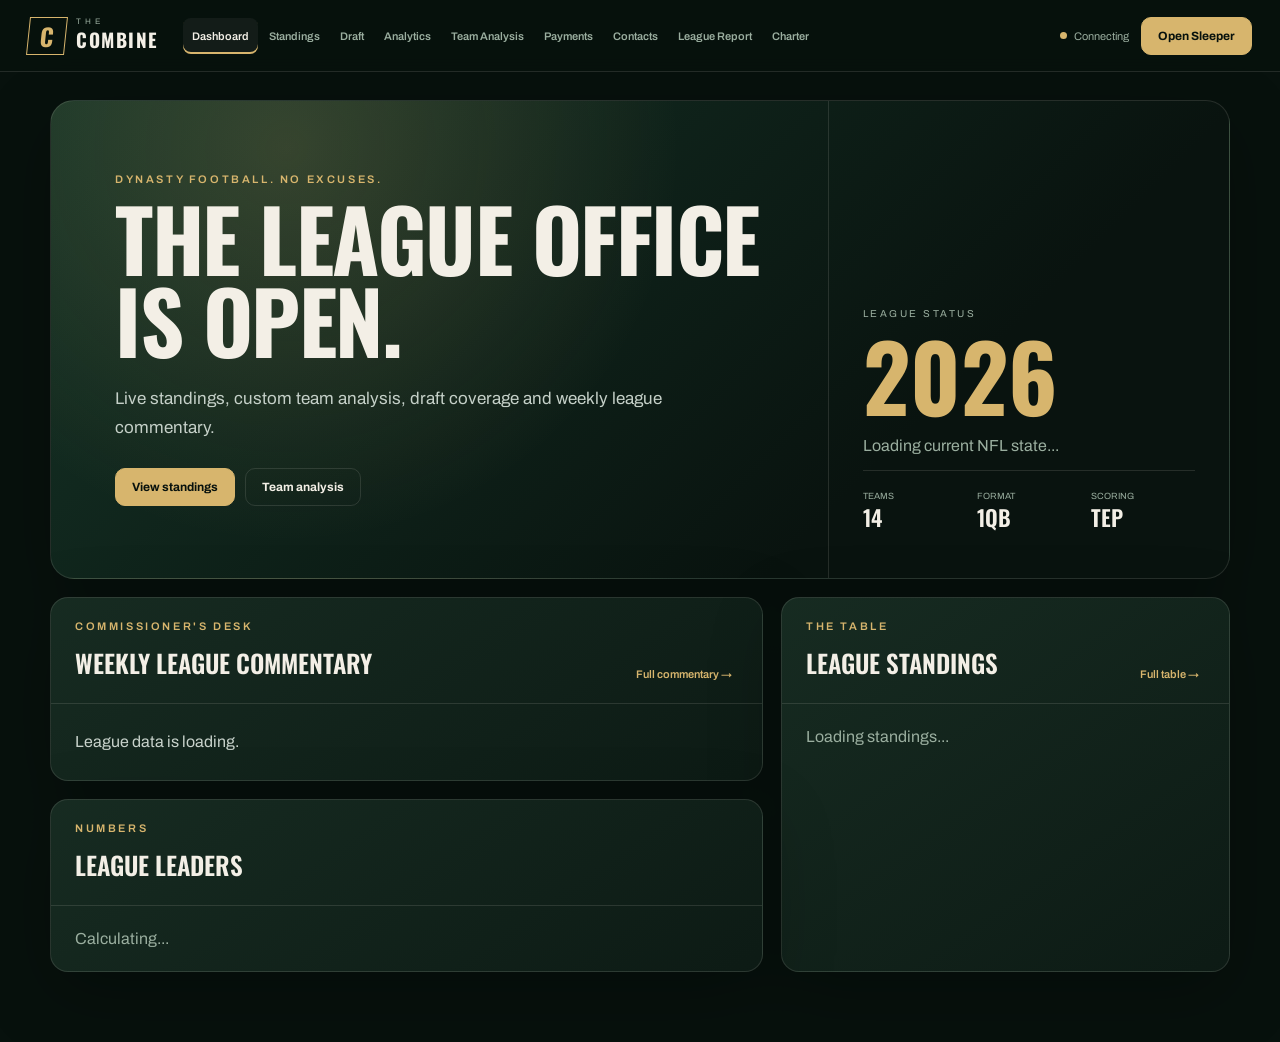
==== index.html @ 03a72469 "Load resilient Sleeper transport before application" ====
<!doctype html><html lang="en"><head><meta charset="utf-8"><meta name="viewport" content="width=device-width,initial-scale=1,viewport-fit=cover"><meta name="theme-color" content="#07110d"><meta name="description" content="The Combine dynasty fantasy football league hub."><title>The Combine | Dynasty League Hub</title><link rel="preconnect" href="https://fonts.googleapis.com"><link rel="preconnect" href="https://fonts.gstatic.com" crossorigin><link href="https://fonts.googleapis.com/css2?family=Archivo:wght@400;500;600;700&family=Oswald:wght@500;600;700&display=swap" rel="stylesheet"><link rel="stylesheet" href="styles.css"><link rel="stylesheet" href="charter.css"></head><body><div class="noise"></div><header class="topbar"><a class="brand" href="#dashboard"><span class="brand-mark">C</span><span><small>THE</small><strong>COMBINE</strong></span></a><nav class="desktop-nav" id="desktop-nav"></nav><div class="top-actions"><span class="live-status" id="live-status"><i></i><span>Connecting</span></span><a class="sleeper-button" id="sleeper-link" target="_blank" rel="noreferrer">Open Sleeper</a><button class="menu-button" id="menu-button">☰</button></div></header><aside class="mobile-menu" id="mobile-menu"></aside><main><section class="view active" id="view-dashboard"><div class="hero shell"><div class="hero-copy"><p class="eyebrow">DYNASTY FOOTBALL. NO EXCUSES.</p><h1>The league office is open.</h1><p class="hero-text">Live standings, custom team analysis, draft coverage and weekly league commentary.</p><div class="hero-actions"><button class="primary-button" data-jump="standings">View standings</button><button class="secondary-button" data-jump="autopsy">Team analysis</button></div></div><div class="hero-scoreboard"><span class="scoreboard-label">LEAGUE STATUS</span><strong id="season-label">2026</strong><p id="week-label">Loading current NFL state...</p><div class="scoreboard-rule"></div><div class="scoreboard-grid"><div><span>Teams</span><strong id="team-count">14</strong></div><div><span>Format</span><strong>1QB</strong></div><div><span>Scoring</span><strong>TEP</strong></div></div></div></div><div class="shell dashboard-grid"><section class="panel briefing-panel"><div class="panel-head"><div><p class="kicker">COMMISSIONER'S DESK</p><h2>Weekly league commentary</h2></div><button class="text-button" data-jump="report">Full commentary →</button></div><div id="briefing-copy" class="briefing-copy">League data is loading.</div></section><section class="panel standings-panel"><div class="panel-head"><div><p class="kicker">THE TABLE</p><h2>League standings</h2></div><button class="text-button" data-jump="standings">Full table →</button></div><div id="dashboard-standings" class="loading-block">Loading standings...</div></section><section class="panel leaders-panel"><div class="panel-head"><div><p class="kicker">NUMBERS</p><h2>League leaders</h2></div></div><div id="leader-cards" class="leader-cards loading-block">Calculating...</div></section></div></section><section class="view" id="view-standings"><div class="page-head shell"><p class="eyebrow">THE TABLE</p><h1>Standings</h1><p>Record, points and Max PF.</p></div><div class="shell"><div class="panel"><div id="standings-table" class="loading-block">Loading...</div></div></div></section><section class="view" id="view-contacts"><div class="page-head shell"><p class="eyebrow">OWNER DIRECTORY</p><h1>Contacts</h1><p>League contact information outside Sleeper.</p></div><div class="shell"><div class="toolbar"><input id="contact-search" class="control" placeholder="Search owner or team"><button id="refresh-contacts" class="secondary-button">Refresh</button></div><div id="contact-grid" class="contact-grid loading-block">Loading contacts...</div></div></section><section class="view" id="view-draft"><div class="page-head shell"><p class="eyebrow">DRAFT ROOM</p><h1>Draft board</h1><p>Completed selections, future capital and expert-style draft analysis.</p></div><div class="shell"><div class="subnav"><button class="subnav-btn active" data-drafttab="board">Draft board</button><button class="subnav-btn" data-drafttab="capital">Future picks</button><button class="subnav-btn" data-drafttab="recap">Draft analysis</button></div><div id="draft-board" class="panel loading-block">Loading draft...</div><div id="draft-capital" class="panel hidden"></div><article id="draft-recap" class="panel report-card hidden"><div id="draft-recap-copy" class="report-copy">Loading draft analysis...</div><button id="generate-draft-roast" class="primary-button">Refresh draft analysis</button></article></div></section><section class="view" id="view-analytics"><div class="page-head shell"><p class="eyebrow">DATA LAB</p><h1>Analytics</h1><p>2025 roster production now, 2026 live scoring in season.</p></div><div class="shell"><div id="analytics-summary" class="leader-cards"></div><div id="analytics-output" class="panel loading-block">Loading scoring data...</div></div></section><section class="view" id="view-report"><div class="page-head shell"><p class="eyebrow">THE COMBINE REPORT</p><h1>League intelligence</h1><p>A data-led recap generated from the live league.</p></div><div class="shell report-layout"><article class="panel report-card"><div class="report-meta"><span id="report-date"></span><span>LIVE LEAGUE DATA</span></div><div id="report-copy" class="report-copy loading-block">Building report...</div><button class="primary-button" id="refresh-report">Refresh report</button></article><aside class="panel report-side"><p class="kicker">TRACKED SIGNALS</p><h2>League intelligence</h2><ul><li>Standings and points</li><li>Weekly results</li><li>Player performance</li><li>Composite roster value</li><li>Draft capital</li></ul></aside></div></section><section class="view" id="view-charter"><div class="page-head shell"><p class="eyebrow">GOVERNING DOCUMENT</p><h1>League charter</h1><p>Search, save and link directly to every governing rule.</p></div><div class="shell charter-layout"><aside class="panel charter-nav" id="charter-nav"></aside><article class="panel charter-copy" id="charter-copy"></article></div></section></main><div class="toast" id="toast"></div><script src="charter-data.js?v=20260713e" defer></script><script src="sleeper-reliability.js?v=20260713e" defer></script><script src="app-v2.js?v=20260713e" defer></script><script src="expert-analysis.js?v=20260713e" defer></script><script src="charter-ui.js?v=20260713e" defer></script></body></html>
---- styles.css ----
:root{--ink:#07110d;--ink2:#0d1b15;--panel:#11231b;--panel2:#172c22;--cream:#f3efe6;--muted:#9aae9f;--line:rgba(243,239,230,.12);--gold:#d7b56d;--gold2:#f1d48f;--green:#62d394;--red:#ff746c;--shadow:0 22px 70px rgba(0,0,0,.28);--radius:18px;--display:'Oswald',sans-serif;--body:'Archivo',sans-serif}*{box-sizing:border-box}html{scroll-behavior:smooth}body{margin:0;background:var(--ink);color:var(--cream);font-family:var(--body);min-height:100vh}.noise{position:fixed;inset:0;pointer-events:none;opacity:.025;z-index:0}.topbar{height:72px;position:sticky;top:0;z-index:50;display:flex;align-items:center;gap:24px;padding:0 28px;background:rgba(7,17,13,.94);backdrop-filter:blur(18px);border-bottom:1px solid var(--line)}.brand{display:flex;align-items:center;gap:10px;color:var(--cream);text-decoration:none}.brand-mark{width:38px;height:38px;border:1px solid var(--gold);display:grid;place-items:center;font:700 24px var(--display);color:var(--gold);transform:skew(-6deg)}.brand small,.brand strong{display:block;line-height:.9}.brand small{font-size:8px;letter-spacing:4px;color:var(--muted)}.brand strong{font:700 19px var(--display);letter-spacing:1.5px}.desktop-nav{display:flex;gap:2px;flex:1;overflow:auto}.nav-link{border:0;background:none;color:var(--muted);font:600 11px var(--body);padding:12px 9px;cursor:pointer;border-radius:8px;white-space:nowrap}.nav-link:hover,.nav-link.active{color:var(--cream);background:rgba(255,255,255,.05)}.nav-link.active{box-shadow:inset 0 -2px var(--gold)}.top-actions{display:flex;align-items:center;gap:12px}.live-status{display:flex;align-items:center;gap:7px;color:var(--muted);font-size:11px;white-space:nowrap}.live-status i{width:7px;height:7px;border-radius:50%;background:var(--gold)}.live-status.live i{background:var(--green)}.live-status.error i{background:var(--red)}.sleeper-button,.primary-button,.secondary-button{display:inline-flex;align-items:center;justify-content:center;border-radius:10px;padding:11px 16px;font:700 12px var(--body);text-decoration:none;cursor:pointer}.sleeper-button,.primary-button{background:var(--gold);border:1px solid var(--gold);color:var(--ink)}.secondary-button{background:transparent;border:1px solid var(--line);color:var(--cream)}.menu-button{display:none;border:1px solid var(--line);background:transparent;color:var(--cream);border-radius:8px;width:40px;height:40px}.mobile-menu{display:none;position:fixed;z-index:45;top:72px;left:0;right:0;background:var(--ink2);padding:12px;border-bottom:1px solid var(--line)}main{position:relative;z-index:1}.view{display:none;padding-bottom:70px}.view.active{display:block}.shell{width:min(1180px,calc(100% - 36px));margin-inline:auto}.hero{margin-top:28px;min-height:470px;border:1px solid var(--line);border-radius:24px;overflow:hidden;display:grid;grid-template-columns:1.55fr .8fr;background:radial-gradient(circle at 20% 10%,rgba(215,181,109,.18),transparent 38%),linear-gradient(135deg,#153326,#09130f 72%);box-shadow:var(--shadow)}.hero-copy{padding:72px 64px;display:flex;flex-direction:column;justify-content:center}.eyebrow,.kicker{font:600 11px var(--body);letter-spacing:2.6px;color:var(--gold);margin:0 0 12px}.hero h1,.page-head h1{font:700 clamp(46px,7vw,86px)/.95 var(--display);letter-spacing:-1.5px;text-transform:uppercase;margin:0}.hero-text{font-size:17px;line-height:1.7;color:#c5d0c8;max-width:650px;margin:25px 0}.hero-actions,.toolbar,.subnav{display:flex;gap:10px;flex-wrap:wrap}.hero-scoreboard{border-left:1px solid var(--line);padding:45px 34px;display:flex;flex-direction:column;justify-content:flex-end}.scoreboard-label{font-size:10px;letter-spacing:2.5px;color:var(--muted)}.hero-scoreboard>strong{font:700 92px/1 var(--display);color:var(--gold);margin-top:10px}.hero-scoreboard>p{color:var(--muted)}.scoreboard-rule{height:1px;background:var(--line)}.scoreboard-grid{display:grid;grid-template-columns:repeat(3,1fr);gap:10px;margin-top:20px}.scoreboard-grid span,.scoreboard-grid strong{display:block}.scoreboard-grid span{font-size:9px;color:var(--muted);text-transform:uppercase}.scoreboard-grid strong{font:600 22px var(--display)}.dashboard-grid{display:grid;grid-template-columns:1.35fr .85fr;gap:18px;margin-top:18px}.panel{background:linear-gradient(145deg,rgba(23,44,34,.98),rgba(13,27,21,.98));border:1px solid var(--line);border-radius:var(--radius);box-shadow:var(--shadow);overflow:hidden}.panel-head{padding:22px 24px;border-bottom:1px solid var(--line);display:flex;justify-content:space-between;align-items:end;gap:15px}.panel h2{font:600 25px var(--display);text-transform:uppercase;margin:0}.standings-panel{grid-row:span 2}.text-button{border:0;background:none;color:var(--gold);font:600 11px var(--body);cursor:pointer}.table-wrap{overflow:auto}.league-table{width:100%;border-collapse:collapse;min-width:650px}.league-table th,.league-table td{padding:14px 15px;border-bottom:1px solid var(--line);text-align:right;font-size:12px}.league-table th{font-size:9px;letter-spacing:1.4px;color:var(--muted);text-transform:uppercase}.league-table th:first-child,.league-table td:first-child{text-align:left}.team-link{border:0;background:none;color:var(--cream);display:flex;align-items:center;gap:10px;text-align:left;cursor:pointer}.team-link strong,.team-link small{display:block}.team-link small{color:var(--muted)}.rank{color:var(--gold);font:600 16px var(--display)}.avatar{width:36px;height:36px;border-radius:9px;background:linear-gradient(135deg,var(--gold),#725b2d);display:grid;place-items:center;color:var(--ink);font:700 15px var(--display);flex:none}.feed{padding:8px 20px}.feed-item{display:grid;grid-template-columns:38px 1fr;gap:12px;padding:16px 2px;border-bottom:1px solid var(--line)}.feed-icon{width:38px;height:38px;border-radius:10px;background:rgba(215,181,109,.1);display:grid;place-items:center}.feed-item p{margin:4px 0 0;color:var(--muted);font-size:12px}.leader-cards{display:grid;grid-template-columns:repeat(3,1fr);gap:10px;padding:20px}.leader-card{padding:16px;background:rgba(255,255,255,.035);border:1px solid var(--line);border-radius:12px}.leader-card span{display:block;font-size:9px;color:var(--muted);text-transform:uppercase}.leader-card strong{display:block;font:600 18px var(--display);margin-top:8px}.leader-card small{color:var(--gold)}.briefing-copy{padding:24px;color:#c8d2cb;line-height:1.75}.page-head{padding:70px 0 30px}.page-head h1{font-size:clamp(48px,7vw,78px)}.page-head>p:last-child{color:var(--muted)}.team-grid,.rules-grid,.contact-grid{display:grid;grid-template-columns:repeat(3,1fr);gap:16px}.team-card{padding:22px;cursor:pointer}.team-card-top{display:flex;gap:14px;align-items:center}.team-card h3,.contact-card h3{font:600 21px var(--display);text-transform:uppercase;margin:0}.team-card p,.contact-card p{margin:4px 0;color:var(--muted);font-size:12px}.team-stats{display:grid;grid-template-columns:repeat(3,1fr);gap:8px;margin-top:20px}.team-stats div{background:rgba(255,255,255,.035);border-radius:10px;padding:11px}.team-stats span,.team-stats strong{display:block}.team-stats span{font-size:8px;color:var(--muted);text-transform:uppercase}.team-stats strong{font:600 18px var(--display)}.roster-mix{border-top:1px solid var(--line);padding-top:14px}.control{background:var(--panel2);border:1px solid var(--line);border-radius:10px;padding:11px 13px;color:var(--cream);font:500 12px var(--body);min-width:170px}.toolbar{margin-bottom:16px}.contact-card{padding:20px;display:grid;grid-template-columns:auto 1fr;gap:14px}.contact-actions{grid-column:1/-1;display:flex;flex-direction:column;gap:7px;border-top:1px solid var(--line);padding-top:14px}.contact-actions a{color:var(--gold);text-decoration:none}.contact-actions span{color:var(--muted);font-size:12px}.search-results{margin-bottom:16px;padding:10px}.search-results button{width:100%;display:flex;justify-content:space-between;background:none;border:0;border-bottom:1px solid var(--line);padding:12px;color:var(--cream);cursor:pointer}.search-results span{color:var(--muted)}.position-sections{display:grid;grid-template-columns:repeat(2,1fr);gap:16px}.player-list{padding:8px 20px}.player-row{display:flex;justify-content:space-between;padding:12px 0;border-bottom:1px solid var(--line)}.player-row span{color:var(--muted);font-size:12px}.subnav{margin-bottom:16px}.subnav-btn{border:1px solid var(--line);background:transparent;color:var(--muted);padding:10px 14px;border-radius:9px;cursor:pointer}.subnav-btn.active{color:var(--ink);background:var(--gold);border-color:var(--gold)}.hidden{display:none!important}.draft-board-grid{display:grid;grid-template-columns:repeat(4,1fr);gap:1px;background:var(--line)}.draft-pick{padding:14px;background:var(--panel)}.draft-pick span,.draft-pick strong,.draft-pick small{display:block}.draft-pick span{color:var(--gold);font-size:10px}.draft-pick small{color:var(--muted);margin-top:3px}.draft-grid{display:grid;grid-template-columns:120px repeat(3,minmax(150px,1fr));min-width:650px}.draft-grid>div{padding:14px;border-right:1px solid var(--line);border-bottom:1px solid var(--line)}.draft-head{font-size:9px;color:var(--gold);text-transform:uppercase;background:rgba(215,181,109,.06)}.pick-chip{display:inline-block;padding:5px 8px;border-radius:7px;background:rgba(255,255,255,.05);font-size:11px}.analytics-controls{padding:18px;display:flex;gap:12px;flex-wrap:wrap}.analytics-controls label{display:flex;flex-direction:column;gap:6px;color:var(--muted);font-size:10px;text-transform:uppercase}.report-layout{display:grid;grid-template-columns:1.4fr .6fr;gap:18px}.report-card{padding:30px}.report-meta{display:flex;justify-content:space-between;color:var(--muted);font-size:9px;border-bottom:1px solid var(--line);padding-bottom:14px}.report-copy{font-size:15px;line-height:1.85;color:#d5ddd7;margin:26px 0}.report-copy h2{font:600 27px var(--display);color:var(--cream);margin:28px 0 8px}.report-side{padding:26px;height:max-content}.report-side ul{padding-left:18px;color:var(--muted);line-height:2}.charter-layout{display:grid;grid-template-columns:260px 1fr;gap:18px}.charter-nav{height:max-content;position:sticky;top:90px;padding:14px}.charter-nav a{display:block;color:var(--muted);text-decoration:none;padding:10px;border-bottom:1px solid var(--line);font-size:12px}.charter-nav a:hover{color:var(--gold)}.charter-copy{padding:34px}.charter-copy section{padding:8px 0 24px;border-bottom:1px solid var(--line)}.charter-copy h2{font-size:28px}.charter-copy p,.charter-original div{color:#ced7d1;line-height:1.85}.charter-status{display:flex;justify-content:space-between;gap:15px;color:var(--muted);font-size:11px;border-bottom:1px solid var(--line);padding-bottom:18px}.charter-status strong{color:var(--gold)}.rule-card{padding:22px}.rule-card span{font-size:9px;color:var(--gold);text-transform:uppercase}.rule-card strong{display:block;font:600 25px var(--display);margin-top:9px}.rule-card p{color:var(--muted);font-size:12px}.loading-block{color:var(--muted);padding:24px}.error-state{padding:28px;color:var(--red)}.toast{position:fixed;left:50%;bottom:24px;transform:translate(-50%,80px);opacity:0;background:var(--cream);color:var(--ink);padding:11px 16px;border-radius:9px;font-size:12px;z-index:80;transition:.25s}.toast.show{opacity:1;transform:translate(-50%,0)}@media(max-width:1050px){.desktop-nav,.live-status{display:none}.top-actions{margin-left:auto}.menu-button{display:block}.mobile-menu.open{display:grid;grid-template-columns:repeat(2,1fr)}.hero{grid-template-columns:1fr}.hero-scoreboard{border-left:0;border-top:1px solid var(--line)}.dashboard-grid,.report-layout,.charter-layout{grid-template-columns:1fr}.standings-panel{grid-row:auto}.charter-nav{position:static}.team-grid,.rules-grid,.contact-grid{grid-template-columns:repeat(2,1fr)}.draft-board-grid{grid-template-columns:repeat(3,1fr)}}@media(max-width:650px){.shell{width:calc(100% - 22px)}.topbar{height:64px;padding:0 14px}.mobile-menu{top:64px}.sleeper-button{display:none}.hero{margin-top:12px;min-height:0;border-radius:18px}.hero-copy{padding:48px 24px}.hero h1{font-size:52px}.hero-scoreboard{padding:26px 24px}.hero-scoreboard>strong{font-size:65px}.dashboard-grid{gap:12px}.leader-cards,.team-grid,.rules-grid,.contact-grid,.position-sections{grid-template-columns:1fr}.page-head{padding:45px 0 22px}.page-head h1{font-size:50px}.draft-board-grid{grid-template-columns:1fr}.report-card,.charter-copy{padding:20px}.charter-status{flex-direction:column}.control{width:100%}}
---- charter.css ----
.charter-layout{display:grid;grid-template-columns:280px minmax(0,1fr);gap:18px;align-items:start}.charter-sidebar{position:sticky;top:90px;max-height:calc(100vh - 110px);overflow:auto}.charter-search-wrap{padding:18px;border-bottom:1px solid var(--line)}.charter-search-wrap label{display:block;font-size:9px;letter-spacing:1.5px;text-transform:uppercase;color:var(--gold);margin-bottom:8px}.charter-search-wrap .control{width:100%}.charter-search-wrap span{display:block;color:var(--muted);font-size:10px;margin-top:7px}.charter-toc{padding:10px}.charter-toc a{display:grid;grid-template-columns:28px 1fr;gap:8px;align-items:start;padding:10px 9px;border-radius:9px;color:var(--muted);text-decoration:none;font-size:11px;line-height:1.35}.charter-toc a:hover{background:rgba(255,255,255,.045);color:var(--cream)}.charter-toc a span{color:var(--gold);font:600 13px var(--display)}.charter-empty-small{padding:10px;color:var(--muted);font-size:11px}.charter-main{min-width:0}.charter-cover{padding:30px;margin-bottom:14px;background:radial-gradient(circle at 85% 0,rgba(215,181,109,.16),transparent 34%),linear-gradient(145deg,rgba(23,44,34,.98),rgba(13,27,21,.98))}.charter-cover h2{font:700 clamp(32px,5vw,58px)/1 var(--display);text-transform:uppercase;max-width:760px;margin:0}.charter-cover>p:not(.kicker){color:var(--muted);margin:12px 0 20px}.charter-cover-meta{display:grid;grid-template-columns:repeat(2,minmax(0,1fr));border:1px solid var(--line);border-radius:12px;overflow:hidden}.charter-cover-meta div{display:grid;grid-template-columns:120px 1fr;padding:10px 12px;border-bottom:1px solid var(--line);font-size:11px}.charter-cover-meta div:nth-child(odd){border-right:1px solid var(--line)}.charter-cover-meta div:nth-last-child(-n+2){border-bottom:0}.charter-cover-meta span{color:var(--gold);text-transform:uppercase;font-size:8px;letter-spacing:1px}.charter-cover-meta strong{font-weight:500}.charter-version{margin-top:14px;color:var(--muted);font-size:10px;letter-spacing:1px}.charter-tabs{display:flex;gap:7px;overflow:auto;padding:2px 0 12px;scrollbar-width:none}.charter-tabs::-webkit-scrollbar{display:none}.charter-tab{flex:0 0 auto;border:1px solid var(--line);background:rgba(255,255,255,.025);color:var(--muted);padding:9px 12px;border-radius:999px;font:600 10px var(--body);cursor:pointer}.charter-tab:hover,.charter-tab.active{border-color:var(--gold);color:var(--cream);background:rgba(215,181,109,.09)}.charter-tab span{display:inline-grid;place-items:center;min-width:18px;height:18px;border-radius:99px;background:var(--gold);color:var(--ink);margin-left:4px}.charter-section{scroll-margin-top:92px;background:linear-gradient(145deg,rgba(23,44,34,.98),rgba(13,27,21,.98));border:1px solid var(--line);border-radius:var(--radius);box-shadow:var(--shadow);padding:28px;margin-bottom:14px}.charter-section-head{display:flex;justify-content:space-between;gap:20px;align-items:flex-start;border-bottom:1px solid var(--line);padding-bottom:16px;margin-bottom:18px}.charter-section-head>div:first-child{display:flex;gap:14px;align-items:flex-start}.charter-number{width:38px;height:38px;border:1px solid var(--gold);color:var(--gold);display:grid;place-items:center;border-radius:10px;font:700 20px var(--display);flex:0 0 auto}.charter-section h2{font:600 clamp(27px,4vw,38px)/1.05 var(--display);text-transform:uppercase;margin:2px 0 0}.charter-section-actions{display:flex;gap:6px}.charter-copy-link,.charter-bookmark{border:1px solid var(--line);background:transparent;color:var(--muted);border-radius:8px;height:34px;padding:0 10px;cursor:pointer;font:600 10px var(--body)}.charter-copy-link:hover,.charter-bookmark:hover,.charter-bookmark.saved{border-color:var(--gold);color:var(--gold)}.charter-bookmark{font-size:18px;width:38px;padding:0}.charter-intro{color:#d5ddd7;font-size:14px;line-height:1.8;margin:0 0 22px}.charter-block{margin:23px 0}.charter-block h3{font:600 20px var(--display);color:var(--cream);margin:0 0 10px;padding-bottom:7px;border-bottom:1px solid rgba(215,181,109,.35)}.charter-block p,.charter-block li{color:#c8d2cb;font-size:13px;line-height:1.75}.charter-block ul{margin:0;padding-left:22px}.charter-block li{margin:5px 0}.charter-table-wrap{overflow:auto;border:1px solid var(--line);border-radius:10px}.charter-table{width:100%;border-collapse:collapse;min-width:560px}.charter-table th{background:#163326;color:var(--gold);text-align:left;text-transform:uppercase;letter-spacing:.7px;font-size:9px;padding:11px;border-right:1px solid rgba(255,255,255,.1)}.charter-table td{padding:11px;border-top:1px solid var(--line);border-right:1px solid var(--line);color:#d3dbd5;font-size:11px;vertical-align:top;line-height:1.5}.charter-table tbody tr:nth-child(even){background:rgba(255,255,255,.025)}.charter-callout{display:grid;grid-template-columns:115px 1fr;gap:12px;align-items:start;border-radius:10px;padding:13px 14px;margin:18px 0;font-size:12px;line-height:1.6}.charter-callout strong{text-transform:uppercase;letter-spacing:1px;font-size:9px}.charter-callout.vote{border:1px solid rgba(215,181,109,.65);background:rgba(215,181,109,.08)}.charter-callout.vote strong{color:var(--gold)}.charter-callout.note{border:1px solid rgba(98,211,148,.35);background:rgba(98,211,148,.06)}.charter-callout.note strong{color:var(--green)}.charter-view-link{border:1px solid var(--gold);background:rgba(215,181,109,.08);color:var(--gold);border-radius:9px;padding:11px 14px;cursor:pointer;font:600 11px var(--body)}.charter-view-link:hover{background:var(--gold);color:var(--ink)}.charter-empty{text-align:center;padding:55px 20px;border:1px solid var(--line);border-radius:var(--radius);color:var(--muted)}.charter-empty strong{display:block;color:var(--cream);font:600 25px var(--display);text-transform:uppercase}.charter-empty p{margin-bottom:0}mark{background:rgba(241,212,143,.9);color:#07110d;border-radius:2px;padding:0 2px}@media(max-width:900px){.charter-layout{grid-template-columns:1fr}.charter-sidebar{position:static;max-height:none}.charter-toc{display:flex;gap:5px;overflow:auto}.charter-toc a{flex:0 0 190px}.charter-cover-meta{grid-template-columns:1fr}.charter-cover-meta div{border-right:0!important;border-bottom:1px solid var(--line)!important}.charter-cover-meta div:last-child{border-bottom:0!important}}@media(max-width:640px){.charter-cover,.charter-section{padding:20px}.charter-cover-meta div{grid-template-columns:95px 1fr}.charter-section-head{gap:10px}.charter-section-head>div:first-child{gap:10px}.charter-number{width:32px;height:32px;font-size:17px}.charter-section h2{font-size:27px}.charter-copy-link{display:none}.charter-callout{grid-template-columns:1fr;gap:4px}.charter-table{min-width:500px}}
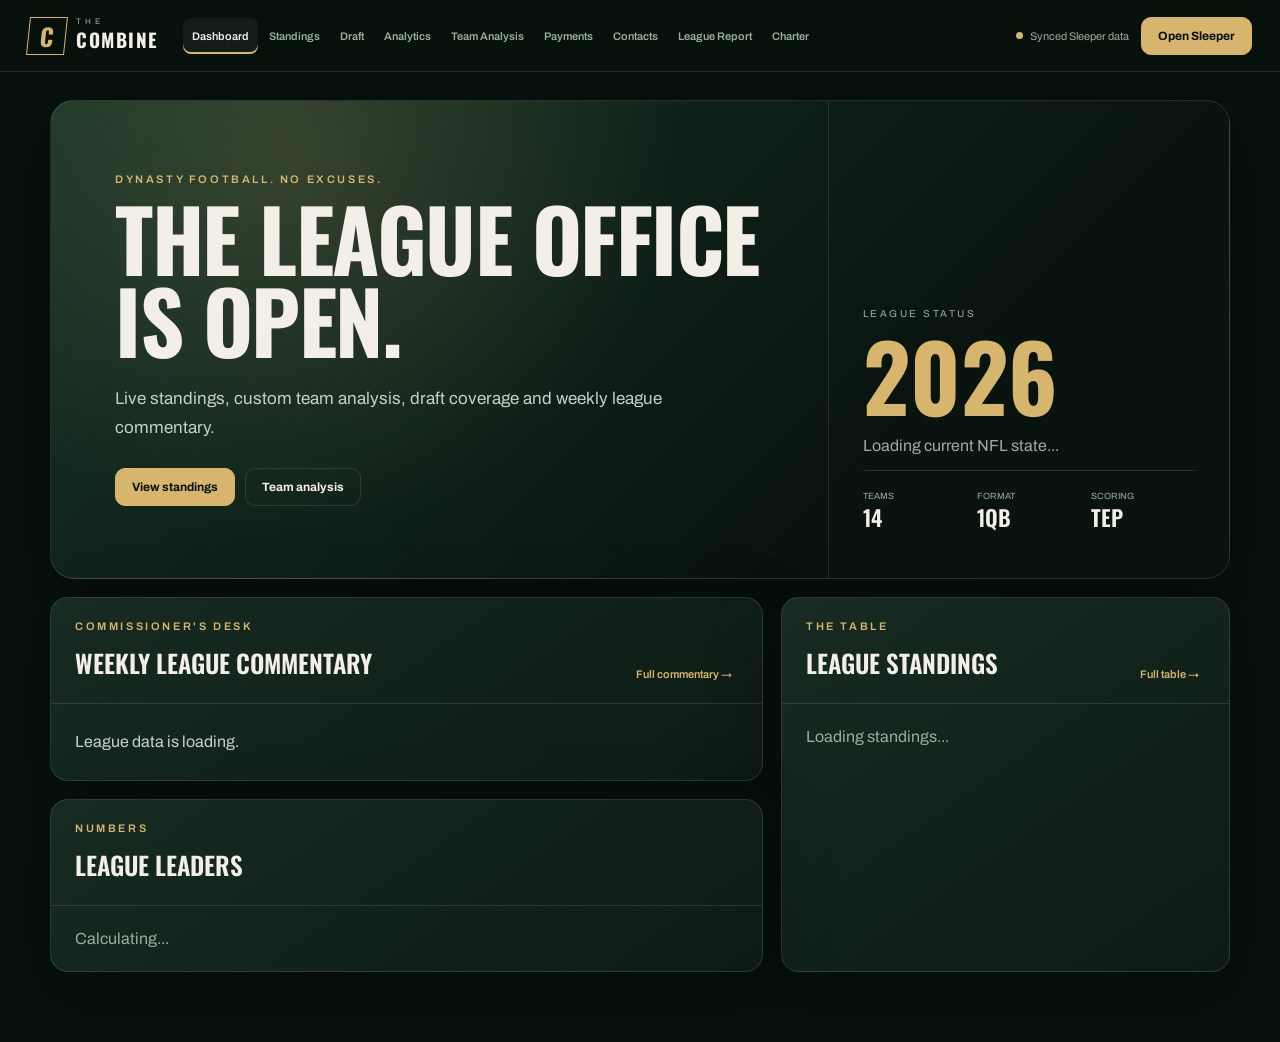
==== commit 976163a1: "Load Sleeper snapshot before live API fallback" ====
--- a/index.html
+++ b/index.html
@@ -1 +1 @@
-<!doctype html><html lang="en"><head><meta charset="utf-8"><meta name="viewport" content="width=device-width,initial-scale=1,viewport-fit=cover"><meta name="theme-color" content="#07110d"><meta name="description" content="The Combine dynasty fantasy football league hub."><title>The Combine | Dynasty League Hub</title><link rel="preconnect" href="https://fonts.googleapis.com"><link rel="preconnect" href="https://fonts.gstatic.com" crossorigin><link href="https://fonts.googleapis.com/css2?family=Archivo:wght@400;500;600;700&family=Oswald:wght@500;600;700&display=swap" rel="stylesheet"><link rel="stylesheet" href="styles.css"><link rel="stylesheet" href="charter.css"></head><body><div class="noise"></div><header class="topbar"><a class="brand" href="#dashboard"><span class="brand-mark">C</span><span><small>THE</small><strong>COMBINE</strong></span></a><nav class="desktop-nav" id="desktop-nav"></nav><div class="top-actions"><span class="live-status" id="live-status"><i></i><span>Connecting</span></span><a class="sleeper-button" id="sleeper-link" target="_blank" rel="noreferrer">Open Sleeper</a><button class="menu-button" id="menu-button">☰</button></div></header><aside class="mobile-menu" id="mobile-menu"></aside><main><section class="view active" id="view-dashboard"><div class="hero shell"><div class="hero-copy"><p class="eyebrow">DYNASTY FOOTBALL. NO EXCUSES.</p><h1>The league office is open.</h1><p class="hero-text">Live standings, custom team analysis, draft coverage and weekly league commentary.</p><div class="hero-actions"><button class="primary-button" data-jump="standings">View standings</button><button class="secondary-button" data-jump="autopsy">Team analysis</button></div></div><div class="hero-scoreboard"><span class="scoreboard-label">LEAGUE STATUS</span><strong id="season-label">2026</strong><p id="week-label">Loading current NFL state...</p><div class="scoreboard-rule"></div><div class="scoreboard-grid"><div><span>Teams</span><strong id="team-count">14</strong></div><div><span>Format</span><strong>1QB</strong></div><div><span>Scoring</span><strong>TEP</strong></div></div></div></div><div class="shell dashboard-grid"><section class="panel briefing-panel"><div class="panel-head"><div><p class="kicker">COMMISSIONER'S DESK</p><h2>Weekly league commentary</h2></div><button class="text-button" data-jump="report">Full commentary →</button></div><div id="briefing-copy" class="briefing-copy">League data is loading.</div></section><section class="panel standings-panel"><div class="panel-head"><div><p class="kicker">THE TABLE</p><h2>League standings</h2></div><button class="text-button" data-jump="standings">Full table →</button></div><div id="dashboard-standings" class="loading-block">Loading standings...</div></section><section class="panel leaders-panel"><div class="panel-head"><div><p class="kicker">NUMBERS</p><h2>League leaders</h2></div></div><div id="leader-cards" class="leader-cards loading-block">Calculating...</div></section></div></section><section class="view" id="view-standings"><div class="page-head shell"><p class="eyebrow">THE TABLE</p><h1>Standings</h1><p>Record, points and Max PF.</p></div><div class="shell"><div class="panel"><div id="standings-table" class="loading-block">Loading...</div></div></div></section><section class="view" id="view-contacts"><div class="page-head shell"><p class="eyebrow">OWNER DIRECTORY</p><h1>Contacts</h1><p>League contact information outside Sleeper.</p></div><div class="shell"><div class="toolbar"><input id="contact-search" class="control" placeholder="Search owner or team"><button id="refresh-contacts" class="secondary-button">Refresh</button></div><div id="contact-grid" class="contact-grid loading-block">Loading contacts...</div></div></section><section class="view" id="view-draft"><div class="page-head shell"><p class="eyebrow">DRAFT ROOM</p><h1>Draft board</h1><p>Completed selections, future capital and expert-style draft analysis.</p></div><div class="shell"><div class="subnav"><button class="subnav-btn active" data-drafttab="board">Draft board</button><button class="subnav-btn" data-drafttab="capital">Future picks</button><button class="subnav-btn" data-drafttab="recap">Draft analysis</button></div><div id="draft-board" class="panel loading-block">Loading draft...</div><div id="draft-capital" class="panel hidden"></div><article id="draft-recap" class="panel report-card hidden"><div id="draft-recap-copy" class="report-copy">Loading draft analysis...</div><button id="generate-draft-roast" class="primary-button">Refresh draft analysis</button></article></div></section><section class="view" id="view-analytics"><div class="page-head shell"><p class="eyebrow">DATA LAB</p><h1>Analytics</h1><p>2025 roster production now, 2026 live scoring in season.</p></div><div class="shell"><div id="analytics-summary" class="leader-cards"></div><div id="analytics-output" class="panel loading-block">Loading scoring data...</div></div></section><section class="view" id="view-report"><div class="page-head shell"><p class="eyebrow">THE COMBINE REPORT</p><h1>League intelligence</h1><p>A data-led recap generated from the live league.</p></div><div class="shell report-layout"><article class="panel report-card"><div class="report-meta"><span id="report-date"></span><span>LIVE LEAGUE DATA</span></div><div id="report-copy" class="report-copy loading-block">Building report...</div><button class="primary-button" id="refresh-report">Refresh report</button></article><aside class="panel report-side"><p class="kicker">TRACKED SIGNALS</p><h2>League intelligence</h2><ul><li>Standings and points</li><li>Weekly results</li><li>Player performance</li><li>Composite roster value</li><li>Draft capital</li></ul></aside></div></section><section class="view" id="view-charter"><div class="page-head shell"><p class="eyebrow">GOVERNING DOCUMENT</p><h1>League charter</h1><p>Search, save and link directly to every governing rule.</p></div><div class="shell charter-layout"><aside class="panel charter-nav" id="charter-nav"></aside><article class="panel charter-copy" id="charter-copy"></article></div></section></main><div class="toast" id="toast"></div><script src="charter-data.js?v=20260713e" defer></script><script src="sleeper-reliability.js?v=20260713e" defer></script><script src="app-v2.js?v=20260713e" defer></script><script src="expert-analysis.js?v=20260713e" defer></script><script src="charter-ui.js?v=20260713e" defer></script></body></html>+<!doctype html><html lang="en"><head><meta charset="utf-8"><meta name="viewport" content="width=device-width,initial-scale=1,viewport-fit=cover"><meta name="theme-color" content="#07110d"><meta name="description" content="The Combine dynasty fantasy football league hub."><title>The Combine | Dynasty League Hub</title><link rel="preconnect" href="https://fonts.googleapis.com"><link rel="preconnect" href="https://fonts.gstatic.com" crossorigin><link href="https://fonts.googleapis.com/css2?family=Archivo:wght@400;500;600;700&family=Oswald:wght@500;600;700&display=swap" rel="stylesheet"><link rel="stylesheet" href="styles.css"><link rel="stylesheet" href="charter.css"></head><body><div class="noise"></div><header class="topbar"><a class="brand" href="#dashboard"><span class="brand-mark">C</span><span><small>THE</small><strong>COMBINE</strong></span></a><nav class="desktop-nav" id="desktop-nav"></nav><div class="top-actions"><span class="live-status" id="live-status"><i></i><span>Connecting</span></span><a class="sleeper-button" id="sleeper-link" target="_blank" rel="noreferrer">Open Sleeper</a><button class="menu-button" id="menu-button">☰</button></div></header><aside class="mobile-menu" id="mobile-menu"></aside><main><section class="view active" id="view-dashboard"><div class="hero shell"><div class="hero-copy"><p class="eyebrow">DYNASTY FOOTBALL. NO EXCUSES.</p><h1>The league office is open.</h1><p class="hero-text">Live standings, custom team analysis, draft coverage and weekly league commentary.</p><div class="hero-actions"><button class="primary-button" data-jump="standings">View standings</button><button class="secondary-button" data-jump="autopsy">Team analysis</button></div></div><div class="hero-scoreboard"><span class="scoreboard-label">LEAGUE STATUS</span><strong id="season-label">2026</strong><p id="week-label">Loading current NFL state...</p><div class="scoreboard-rule"></div><div class="scoreboard-grid"><div><span>Teams</span><strong id="team-count">14</strong></div><div><span>Format</span><strong>1QB</strong></div><div><span>Scoring</span><strong>TEP</strong></div></div></div></div><div class="shell dashboard-grid"><section class="panel briefing-panel"><div class="panel-head"><div><p class="kicker">COMMISSIONER'S DESK</p><h2>Weekly league commentary</h2></div><button class="text-button" data-jump="report">Full commentary →</button></div><div id="briefing-copy" class="briefing-copy">League data is loading.</div></section><section class="panel standings-panel"><div class="panel-head"><div><p class="kicker">THE TABLE</p><h2>League standings</h2></div><button class="text-button" data-jump="standings">Full table →</button></div><div id="dashboard-standings" class="loading-block">Loading standings...</div></section><section class="panel leaders-panel"><div class="panel-head"><div><p class="kicker">NUMBERS</p><h2>League leaders</h2></div></div><div id="leader-cards" class="leader-cards loading-block">Calculating...</div></section></div></section><section class="view" id="view-standings"><div class="page-head shell"><p class="eyebrow">THE TABLE</p><h1>Standings</h1><p>Record, points and Max PF.</p></div><div class="shell"><div class="panel"><div id="standings-table" class="loading-block">Loading...</div></div></div></section><section class="view" id="view-contacts"><div class="page-head shell"><p class="eyebrow">OWNER DIRECTORY</p><h1>Contacts</h1><p>League contact information outside Sleeper.</p></div><div class="shell"><div class="toolbar"><input id="contact-search" class="control" placeholder="Search owner or team"><button id="refresh-contacts" class="secondary-button">Refresh</button></div><div id="contact-grid" class="contact-grid loading-block">Loading contacts...</div></div></section><section class="view" id="view-draft"><div class="page-head shell"><p class="eyebrow">DRAFT ROOM</p><h1>Draft board</h1><p>Completed selections, future capital and expert-style draft analysis.</p></div><div class="shell"><div class="subnav"><button class="subnav-btn active" data-drafttab="board">Draft board</button><button class="subnav-btn" data-drafttab="capital">Future picks</button><button class="subnav-btn" data-drafttab="recap">Draft analysis</button></div><div id="draft-board" class="panel loading-block">Loading draft...</div><div id="draft-capital" class="panel hidden"></div><article id="draft-recap" class="panel report-card hidden"><div id="draft-recap-copy" class="report-copy">Loading draft analysis...</div><button id="generate-draft-roast" class="primary-button">Refresh draft analysis</button></article></div></section><section class="view" id="view-analytics"><div class="page-head shell"><p class="eyebrow">DATA LAB</p><h1>Analytics</h1><p>2025 roster production now, 2026 live scoring in season.</p></div><div class="shell"><div id="analytics-summary" class="leader-cards"></div><div id="analytics-output" class="panel loading-block">Loading scoring data...</div></div></section><section class="view" id="view-report"><div class="page-head shell"><p class="eyebrow">THE COMBINE REPORT</p><h1>League intelligence</h1><p>A data-led recap generated from the live league.</p></div><div class="shell report-layout"><article class="panel report-card"><div class="report-meta"><span id="report-date"></span><span>LIVE LEAGUE DATA</span></div><div id="report-copy" class="report-copy loading-block">Building report...</div><button class="primary-button" id="refresh-report">Refresh report</button></article><aside class="panel report-side"><p class="kicker">TRACKED SIGNALS</p><h2>League intelligence</h2><ul><li>Standings and points</li><li>Weekly results</li><li>Player performance</li><li>Composite roster value</li><li>Draft capital</li></ul></aside></div></section><section class="view" id="view-charter"><div class="page-head shell"><p class="eyebrow">GOVERNING DOCUMENT</p><h1>League charter</h1><p>Search, save and link directly to every governing rule.</p></div><div class="shell charter-layout"><aside class="panel charter-nav" id="charter-nav"></aside><article class="panel charter-copy" id="charter-copy"></article></div></section></main><div class="toast" id="toast"></div><script src="charter-data.js?v=20260713f" defer></script><script src="sleeper-snapshot.js?v=20260713f" defer></script><script src="sleeper-reliability.js?v=20260713f" defer></script><script src="app-v2.js?v=20260713f" defer></script><script src="expert-analysis.js?v=20260713f" defer></script><script src="charter-ui.js?v=20260713f" defer></script></body></html>
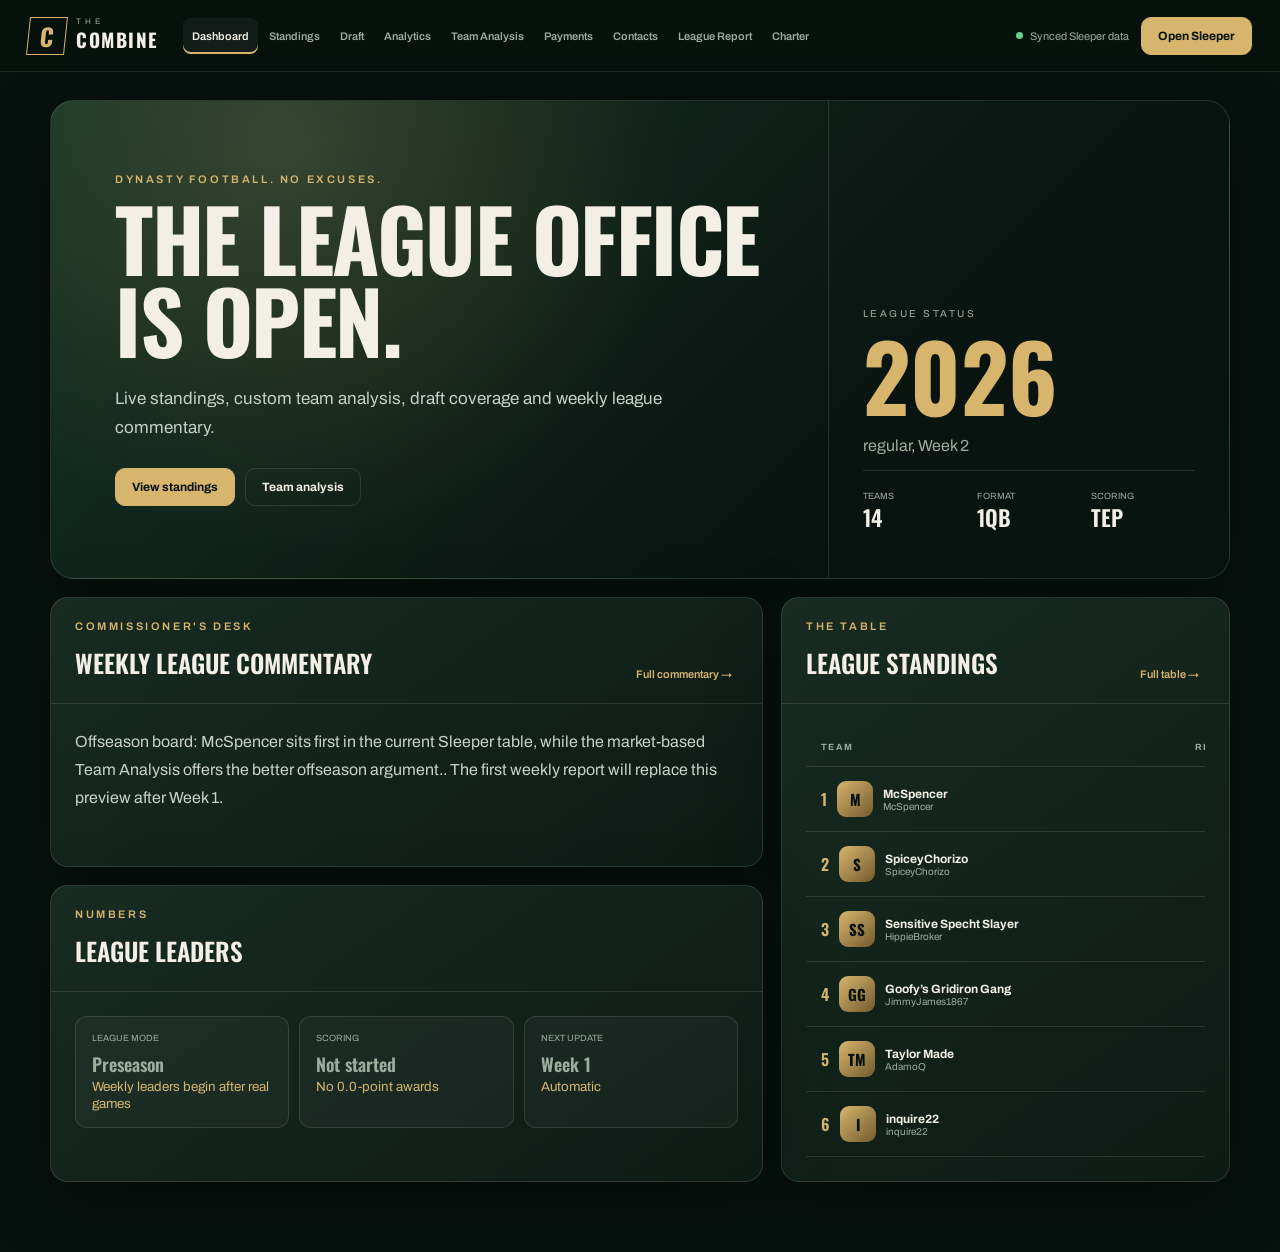
==== commit 6a0dc061: "Add editorial weekly recap, working refresh, live analytics, and populated signals - League Report n" ====
--- a/index.html
+++ b/index.html
@@ -1 +1 @@
-<!doctype html><html lang="en"><head><meta charset="utf-8"><meta name="viewport" content="width=device-width,initial-scale=1,viewport-fit=cover"><meta name="theme-color" content="#07110d"><meta name="description" content="The Combine dynasty fantasy football league hub."><title>The Combine | Dynasty League Hub</title><link rel="preconnect" href="https://fonts.googleapis.com"><link rel="preconnect" href="https://fonts.gstatic.com" crossorigin><link href="https://fonts.googleapis.com/css2?family=Archivo:wght@400;500;600;700&family=Oswald:wght@500;600;700&display=swap" rel="stylesheet"><link rel="stylesheet" href="styles.css"><link rel="stylesheet" href="charter.css"></head><body><div class="noise"></div><header class="topbar"><a class="brand" href="#dashboard"><span class="brand-mark">C</span><span><small>THE</small><strong>COMBINE</strong></span></a><nav class="desktop-nav" id="desktop-nav"></nav><div class="top-actions"><span class="live-status" id="live-status"><i></i><span>Connecting</span></span><a class="sleeper-button" id="sleeper-link" target="_blank" rel="noreferrer">Open Sleeper</a><button class="menu-button" id="menu-button">☰</button></div></header><aside class="mobile-menu" id="mobile-menu"></aside><main><section class="view active" id="view-dashboard"><div class="hero shell"><div class="hero-copy"><p class="eyebrow">DYNASTY FOOTBALL. NO EXCUSES.</p><h1>The league office is open.</h1><p class="hero-text">Live standings, custom team analysis, draft coverage and weekly league commentary.</p><div class="hero-actions"><button class="primary-button" data-jump="standings">View standings</button><button class="secondary-button" data-jump="autopsy">Team analysis</button></div></div><div class="hero-scoreboard"><span class="scoreboard-label">LEAGUE STATUS</span><strong id="season-label">2026</strong><p id="week-label">Loading current NFL state...</p><div class="scoreboard-rule"></div><div class="scoreboard-grid"><div><span>Teams</span><strong id="team-count">14</strong></div><div><span>Format</span><strong>1QB</strong></div><div><span>Scoring</span><strong>TEP</strong></div></div></div></div><div class="shell dashboard-grid"><section class="panel briefing-panel"><div class="panel-head"><div><p class="kicker">COMMISSIONER'S DESK</p><h2>Weekly league commentary</h2></div><button class="text-button" data-jump="report">Full commentary →</button></div><div id="briefing-copy" class="briefing-copy">League data is loading.</div></section><section class="panel standings-panel"><div class="panel-head"><div><p class="kicker">THE TABLE</p><h2>League standings</h2></div><button class="text-button" data-jump="standings">Full table →</button></div><div id="dashboard-standings" class="loading-block">Loading standings...</div></section><section class="panel leaders-panel"><div class="panel-head"><div><p class="kicker">NUMBERS</p><h2>League leaders</h2></div></div><div id="leader-cards" class="leader-cards loading-block">Calculating...</div></section></div></section><section class="view" id="view-standings"><div class="page-head shell"><p class="eyebrow">THE TABLE</p><h1>Standings</h1><p>Record, points and Max PF.</p></div><div class="shell"><div class="panel"><div id="standings-table" class="loading-block">Loading...</div></div></div></section><section class="view" id="view-contacts"><div class="page-head shell"><p class="eyebrow">OWNER DIRECTORY</p><h1>Contacts</h1><p>League contact information outside Sleeper.</p></div><div class="shell"><div class="toolbar"><input id="contact-search" class="control" placeholder="Search owner or team"><button id="refresh-contacts" class="secondary-button">Refresh</button></div><div id="contact-grid" class="contact-grid loading-block">Loading contacts...</div></div></section><section class="view" id="view-draft"><div class="page-head shell"><p class="eyebrow">DRAFT ROOM</p><h1>Draft board</h1><p>Completed selections, future capital and expert-style draft analysis.</p></div><div class="shell"><div class="subnav"><button class="subnav-btn active" data-drafttab="board">Draft board</button><button class="subnav-btn" data-drafttab="capital">Future picks</button><button class="subnav-btn" data-drafttab="recap">Draft analysis</button></div><div id="draft-board" class="panel loading-block">Loading draft...</div><div id="draft-capital" class="panel hidden"></div><article id="draft-recap" class="panel report-card hidden"><div id="draft-recap-copy" class="report-copy">Loading draft analysis...</div><button id="generate-draft-roast" class="primary-button">Refresh draft analysis</button></article></div></section><section class="view" id="view-analytics"><div class="page-head shell"><p class="eyebrow">DATA LAB</p><h1>Analytics</h1><p>2025 roster production now, 2026 live scoring in season.</p></div><div class="shell"><div id="analytics-summary" class="leader-cards"></div><div id="analytics-output" class="panel loading-block">Loading scoring data...</div></div></section><section class="view" id="view-report"><div class="page-head shell"><p class="eyebrow">THE COMBINE REPORT</p><h1>League intelligence</h1><p>A data-led recap generated from the live league.</p></div><div class="shell report-layout"><article class="panel report-card"><div class="report-meta"><span id="report-date"></span><span>LIVE LEAGUE DATA</span></div><div id="report-copy" class="report-copy loading-block">Building report...</div><button class="primary-button" id="refresh-report">Refresh report</button></article><aside class="panel report-side"><p class="kicker">TRACKED SIGNALS</p><h2>League intelligence</h2><ul><li>Standings and points</li><li>Weekly results</li><li>Player performance</li><li>Composite roster value</li><li>Draft capital</li></ul></aside></div></section><section class="view" id="view-charter"><div class="page-head shell"><p class="eyebrow">GOVERNING DOCUMENT</p><h1>League charter</h1><p>Search, save and link directly to every governing rule.</p></div><div class="shell charter-layout"><aside class="panel charter-nav" id="charter-nav"></aside><article class="panel charter-copy" id="charter-copy"></article></div></section></main><div class="toast" id="toast"></div><script src="charter-data.js?v=20260713f" defer></script><script src="sleeper-snapshot.js?v=20260713f" defer></script><script src="sleeper-reliability.js?v=20260713f" defer></script><script src="app-v2.js?v=20260713f" defer></script><script src="expert-analysis.js?v=20260713f" defer></script><script src="charter-ui.js?v=20260713f" defer></script></body></html>+<!doctype html><html lang="en"><head><meta charset="utf-8"><meta name="viewport" content="width=device-width,initial-scale=1,viewport-fit=cover"><meta name="theme-color" content="#07110d"><meta name="description" content="The Combine dynasty fantasy football league hub."><title>The Combine | Dynasty League Hub</title><link rel="preconnect" href="https://fonts.googleapis.com"><link rel="preconnect" href="https://fonts.gstatic.com" crossorigin><link href="https://fonts.googleapis.com/css2?family=Archivo:wght@400;500;600;700&family=Oswald:wght@500;600;700&display=swap" rel="stylesheet"><link rel="stylesheet" href="styles.css"><link rel="stylesheet" href="charter.css"></head><body><div class="noise"></div><header class="topbar"><a class="brand" href="#dashboard"><span class="brand-mark">C</span><span><small>THE</small><strong>COMBINE</strong></span></a><nav class="desktop-nav" id="desktop-nav"></nav><div class="top-actions"><span class="live-status" id="live-status"><i></i><span>Connecting</span></span><a class="sleeper-button" id="sleeper-link" target="_blank" rel="noreferrer">Open Sleeper</a><button class="menu-button" id="menu-button">☰</button></div></header><aside class="mobile-menu" id="mobile-menu"></aside><main><section class="view active" id="view-dashboard"><div class="hero shell"><div class="hero-copy"><p class="eyebrow">DYNASTY FOOTBALL. NO EXCUSES.</p><h1>The league office is open.</h1><p class="hero-text">Live standings, custom team analysis, draft coverage and weekly league commentary.</p><div class="hero-actions"><button class="primary-button" data-jump="standings">View standings</button><button class="secondary-button" data-jump="autopsy">Team analysis</button></div></div><div class="hero-scoreboard"><span class="scoreboard-label">LEAGUE STATUS</span><strong id="season-label">2026</strong><p id="week-label">Loading current NFL state...</p><div class="scoreboard-rule"></div><div class="scoreboard-grid"><div><span>Teams</span><strong id="team-count">14</strong></div><div><span>Format</span><strong>1QB</strong></div><div><span>Scoring</span><strong>TEP</strong></div></div></div></div><div class="shell dashboard-grid"><section class="panel briefing-panel"><div class="panel-head"><div><p class="kicker">COMMISSIONER'S DESK</p><h2>Weekly league commentary</h2></div><button class="text-button" data-jump="report">Full commentary →</button></div><div id="briefing-copy" class="briefing-copy">League data is loading.</div></section><section class="panel standings-panel"><div class="panel-head"><div><p class="kicker">THE TABLE</p><h2>League standings</h2></div><button class="text-button" data-jump="standings">Full table →</button></div><div id="dashboard-standings" class="loading-block">Loading standings...</div></section><section class="panel leaders-panel"><div class="panel-head"><div><p class="kicker">NUMBERS</p><h2>League leaders</h2></div></div><div id="leader-cards" class="leader-cards loading-block">Calculating...</div></section></div></section><section class="view" id="view-standings"><div class="page-head shell"><p class="eyebrow">THE TABLE</p><h1>Standings</h1><p>Record, points and Max PF.</p></div><div class="shell"><div class="panel"><div id="standings-table" class="loading-block">Loading...</div></div></div></section><section class="view" id="view-contacts"><div class="page-head shell"><p class="eyebrow">OWNER DIRECTORY</p><h1>Contacts</h1><p>League contact information outside Sleeper.</p></div><div class="shell"><div class="toolbar"><input id="contact-search" class="control" placeholder="Search owner or team"><button id="refresh-contacts" class="secondary-button">Refresh</button></div><div id="contact-grid" class="contact-grid loading-block">Loading contacts...</div></div></section><section class="view" id="view-draft"><div class="page-head shell"><p class="eyebrow">DRAFT ROOM</p><h1>Draft board</h1><p>Completed selections, future capital and expert-style draft analysis.</p></div><div class="shell"><div class="subnav"><button class="subnav-btn active" data-drafttab="board">Draft board</button><button class="subnav-btn" data-drafttab="capital">Future picks</button><button class="subnav-btn" data-drafttab="recap">Draft analysis</button></div><div id="draft-board" class="panel loading-block">Loading draft...</div><div id="draft-capital" class="panel hidden"></div><article id="draft-recap" class="panel report-card hidden"><div id="draft-recap-copy" class="report-copy">Loading draft analysis...</div><button id="generate-draft-roast" class="primary-button">Refresh draft analysis</button></article></div></section><section class="view" id="view-analytics"><div class="page-head shell"><p class="eyebrow">DATA LAB</p><h1>Analytics</h1><p>2025 roster production now, 2026 live scoring in season.</p></div><div class="shell"><div id="analytics-summary" class="leader-cards"></div><div id="analytics-output" class="panel loading-block">Loading scoring data...</div></div></section><section class="view" id="view-report"><div class="page-head shell"><p class="eyebrow">THE COMBINE REPORT</p><h1>League intelligence</h1><p>A data-led recap generated from the live league.</p></div><div class="shell report-layout"><article class="panel report-card"><div class="report-meta"><span id="report-date"></span><span>LIVE LEAGUE DATA</span></div><div id="report-copy" class="report-copy loading-block">Building report...</div><button class="primary-button" id="refresh-report">Refresh report</button></article><aside class="panel report-side"><p class="kicker">TRACKED SIGNALS</p><h2>League intelligence</h2><ul id="report-signals"><li data-jump="standings"><span>Standings and points</span><strong id="signal-standings">Loading...</strong></li><li data-jump="report"><span>Weekly results</span><strong id="signal-weekly">Loading...</strong></li><li data-jump="analytics"><span>Player performance</span><strong id="signal-analytics">Loading...</strong></li><li data-jump="autopsy"><span>Composite roster value</span><strong id="signal-autopsy">Loading...</strong></li><li data-jump="draft"><span>Draft capital</span><strong id="signal-draft">Loading...</strong></li></ul></aside></div></section><section class="view" id="view-charter"><div class="page-head shell"><p class="eyebrow">GOVERNING DOCUMENT</p><h1>League charter</h1><p>Search, save and link directly to every governing rule.</p></div><div class="shell charter-layout"><aside class="panel charter-nav" id="charter-nav"></aside><article class="panel charter-copy" id="charter-copy"></article></div></section></main><div class="toast" id="toast"></div><script src="charter-data.js?v=20260714d" defer></script><script src="sleeper-snapshot.js?v=20260714d" defer></script><script src="sleeper-reliability.js?v=20260714d" defer></script><script src="app-v2.js?v=20260714d" defer></script><script src="expert-analysis.js?v=20260714d" defer></script><script src="editorial-content.js?v=20260714d" defer></script><script src="draft-clock.js?v=20260714d" defer></script><script src="editorial-cleanup-v2.js?v=20260714d" defer></script><script src="charter-ui.js?v=20260714d" defer></script></body></html>
--- a/styles.css
+++ b/styles.css
@@ -1 +1 @@
-:root{--ink:#07110d;--ink2:#0d1b15;--panel:#11231b;--panel2:#172c22;--cream:#f3efe6;--muted:#9aae9f;--line:rgba(243,239,230,.12);--gold:#d7b56d;--gold2:#f1d48f;--green:#62d394;--red:#ff746c;--shadow:0 22px 70px rgba(0,0,0,.28);--radius:18px;--display:'Oswald',sans-serif;--body:'Archivo',sans-serif}*{box-sizing:border-box}html{scroll-behavior:smooth}body{margin:0;background:var(--ink);color:var(--cream);font-family:var(--body);min-height:100vh}.noise{position:fixed;inset:0;pointer-events:none;opacity:.025;z-index:0}.topbar{height:72px;position:sticky;top:0;z-index:50;display:flex;align-items:center;gap:24px;padding:0 28px;background:rgba(7,17,13,.94);backdrop-filter:blur(18px);border-bottom:1px solid var(--line)}.brand{display:flex;align-items:center;gap:10px;color:var(--cream);text-decoration:none}.brand-mark{width:38px;height:38px;border:1px solid var(--gold);display:grid;place-items:center;font:700 24px var(--display);color:var(--gold);transform:skew(-6deg)}.brand small,.brand strong{display:block;line-height:.9}.brand small{font-size:8px;letter-spacing:4px;color:var(--muted)}.brand strong{font:700 19px var(--display);letter-spacing:1.5px}.desktop-nav{display:flex;gap:2px;flex:1;overflow:auto}.nav-link{border:0;background:none;color:var(--muted);font:600 11px var(--body);padding:12px 9px;cursor:pointer;border-radius:8px;white-space:nowrap}.nav-link:hover,.nav-link.active{color:var(--cream);background:rgba(255,255,255,.05)}.nav-link.active{box-shadow:inset 0 -2px var(--gold)}.top-actions{display:flex;align-items:center;gap:12px}.live-status{display:flex;align-items:center;gap:7px;color:var(--muted);font-size:11px;white-space:nowrap}.live-status i{width:7px;height:7px;border-radius:50%;background:var(--gold)}.live-status.live i{background:var(--green)}.live-status.error i{background:var(--red)}.sleeper-button,.primary-button,.secondary-button{display:inline-flex;align-items:center;justify-content:center;border-radius:10px;padding:11px 16px;font:700 12px var(--body);text-decoration:none;cursor:pointer}.sleeper-button,.primary-button{background:var(--gold);border:1px solid var(--gold);color:var(--ink)}.secondary-button{background:transparent;border:1px solid var(--line);color:var(--cream)}.menu-button{display:none;border:1px solid var(--line);background:transparent;color:var(--cream);border-radius:8px;width:40px;height:40px}.mobile-menu{display:none;position:fixed;z-index:45;top:72px;left:0;right:0;background:var(--ink2);padding:12px;border-bottom:1px solid var(--line)}main{position:relative;z-index:1}.view{display:none;padding-bottom:70px}.view.active{display:block}.shell{width:min(1180px,calc(100% - 36px));margin-inline:auto}.hero{margin-top:28px;min-height:470px;border:1px solid var(--line);border-radius:24px;overflow:hidden;display:grid;grid-template-columns:1.55fr .8fr;background:radial-gradient(circle at 20% 10%,rgba(215,181,109,.18),transparent 38%),linear-gradient(135deg,#153326,#09130f 72%);box-shadow:var(--shadow)}.hero-copy{padding:72px 64px;display:flex;flex-direction:column;justify-content:center}.eyebrow,.kicker{font:600 11px var(--body);letter-spacing:2.6px;color:var(--gold);margin:0 0 12px}.hero h1,.page-head h1{font:700 clamp(46px,7vw,86px)/.95 var(--display);letter-spacing:-1.5px;text-transform:uppercase;margin:0}.hero-text{font-size:17px;line-height:1.7;color:#c5d0c8;max-width:650px;margin:25px 0}.hero-actions,.toolbar,.subnav{display:flex;gap:10px;flex-wrap:wrap}.hero-scoreboard{border-left:1px solid var(--line);padding:45px 34px;display:flex;flex-direction:column;justify-content:flex-end}.scoreboard-label{font-size:10px;letter-spacing:2.5px;color:var(--muted)}.hero-scoreboard>strong{font:700 92px/1 var(--display);color:var(--gold);margin-top:10px}.hero-scoreboard>p{color:var(--muted)}.scoreboard-rule{height:1px;background:var(--line)}.scoreboard-grid{display:grid;grid-template-columns:repeat(3,1fr);gap:10px;margin-top:20px}.scoreboard-grid span,.scoreboard-grid strong{display:block}.scoreboard-grid span{font-size:9px;color:var(--muted);text-transform:uppercase}.scoreboard-grid strong{font:600 22px var(--display)}.dashboard-grid{display:grid;grid-template-columns:1.35fr .85fr;gap:18px;margin-top:18px}.panel{background:linear-gradient(145deg,rgba(23,44,34,.98),rgba(13,27,21,.98));border:1px solid var(--line);border-radius:var(--radius);box-shadow:var(--shadow);overflow:hidden}.panel-head{padding:22px 24px;border-bottom:1px solid var(--line);display:flex;justify-content:space-between;align-items:end;gap:15px}.panel h2{font:600 25px var(--display);text-transform:uppercase;margin:0}.standings-panel{grid-row:span 2}.text-button{border:0;background:none;color:var(--gold);font:600 11px var(--body);cursor:pointer}.table-wrap{overflow:auto}.league-table{width:100%;border-collapse:collapse;min-width:650px}.league-table th,.league-table td{padding:14px 15px;border-bottom:1px solid var(--line);text-align:right;font-size:12px}.league-table th{font-size:9px;letter-spacing:1.4px;color:var(--muted);text-transform:uppercase}.league-table th:first-child,.league-table td:first-child{text-align:left}.team-link{border:0;background:none;color:var(--cream);display:flex;align-items:center;gap:10px;text-align:left;cursor:pointer}.team-link strong,.team-link small{display:block}.team-link small{color:var(--muted)}.rank{color:var(--gold);font:600 16px var(--display)}.avatar{width:36px;height:36px;border-radius:9px;background:linear-gradient(135deg,var(--gold),#725b2d);display:grid;place-items:center;color:var(--ink);font:700 15px var(--display);flex:none}.feed{padding:8px 20px}.feed-item{display:grid;grid-template-columns:38px 1fr;gap:12px;padding:16px 2px;border-bottom:1px solid var(--line)}.feed-icon{width:38px;height:38px;border-radius:10px;background:rgba(215,181,109,.1);display:grid;place-items:center}.feed-item p{margin:4px 0 0;color:var(--muted);font-size:12px}.leader-cards{display:grid;grid-template-columns:repeat(3,1fr);gap:10px;padding:20px}.leader-card{padding:16px;background:rgba(255,255,255,.035);border:1px solid var(--line);border-radius:12px}.leader-card span{display:block;font-size:9px;color:var(--muted);text-transform:uppercase}.leader-card strong{display:block;font:600 18px var(--display);margin-top:8px}.leader-card small{color:var(--gold)}.briefing-copy{padding:24px;color:#c8d2cb;line-height:1.75}.page-head{padding:70px 0 30px}.page-head h1{font-size:clamp(48px,7vw,78px)}.page-head>p:last-child{color:var(--muted)}.team-grid,.rules-grid,.contact-grid{display:grid;grid-template-columns:repeat(3,1fr);gap:16px}.team-card{padding:22px;cursor:pointer}.team-card-top{display:flex;gap:14px;align-items:center}.team-card h3,.contact-card h3{font:600 21px var(--display);text-transform:uppercase;margin:0}.team-card p,.contact-card p{margin:4px 0;color:var(--muted);font-size:12px}.team-stats{display:grid;grid-template-columns:repeat(3,1fr);gap:8px;margin-top:20px}.team-stats div{background:rgba(255,255,255,.035);border-radius:10px;padding:11px}.team-stats span,.team-stats strong{display:block}.team-stats span{font-size:8px;color:var(--muted);text-transform:uppercase}.team-stats strong{font:600 18px var(--display)}.roster-mix{border-top:1px solid var(--line);padding-top:14px}.control{background:var(--panel2);border:1px solid var(--line);border-radius:10px;padding:11px 13px;color:var(--cream);font:500 12px var(--body);min-width:170px}.toolbar{margin-bottom:16px}.contact-card{padding:20px;display:grid;grid-template-columns:auto 1fr;gap:14px}.contact-actions{grid-column:1/-1;display:flex;flex-direction:column;gap:7px;border-top:1px solid var(--line);padding-top:14px}.contact-actions a{color:var(--gold);text-decoration:none}.contact-actions span{color:var(--muted);font-size:12px}.search-results{margin-bottom:16px;padding:10px}.search-results button{width:100%;display:flex;justify-content:space-between;background:none;border:0;border-bottom:1px solid var(--line);padding:12px;color:var(--cream);cursor:pointer}.search-results span{color:var(--muted)}.position-sections{display:grid;grid-template-columns:repeat(2,1fr);gap:16px}.player-list{padding:8px 20px}.player-row{display:flex;justify-content:space-between;padding:12px 0;border-bottom:1px solid var(--line)}.player-row span{color:var(--muted);font-size:12px}.subnav{margin-bottom:16px}.subnav-btn{border:1px solid var(--line);background:transparent;color:var(--muted);padding:10px 14px;border-radius:9px;cursor:pointer}.subnav-btn.active{color:var(--ink);background:var(--gold);border-color:var(--gold)}.hidden{display:none!important}.draft-board-grid{display:grid;grid-template-columns:repeat(4,1fr);gap:1px;background:var(--line)}.draft-pick{padding:14px;background:var(--panel)}.draft-pick span,.draft-pick strong,.draft-pick small{display:block}.draft-pick span{color:var(--gold);font-size:10px}.draft-pick small{color:var(--muted);margin-top:3px}.draft-grid{display:grid;grid-template-columns:120px repeat(3,minmax(150px,1fr));min-width:650px}.draft-grid>div{padding:14px;border-right:1px solid var(--line);border-bottom:1px solid var(--line)}.draft-head{font-size:9px;color:var(--gold);text-transform:uppercase;background:rgba(215,181,109,.06)}.pick-chip{display:inline-block;padding:5px 8px;border-radius:7px;background:rgba(255,255,255,.05);font-size:11px}.analytics-controls{padding:18px;display:flex;gap:12px;flex-wrap:wrap}.analytics-controls label{display:flex;flex-direction:column;gap:6px;color:var(--muted);font-size:10px;text-transform:uppercase}.report-layout{display:grid;grid-template-columns:1.4fr .6fr;gap:18px}.report-card{padding:30px}.report-meta{display:flex;justify-content:space-between;color:var(--muted);font-size:9px;border-bottom:1px solid var(--line);padding-bottom:14px}.report-copy{font-size:15px;line-height:1.85;color:#d5ddd7;margin:26px 0}.report-copy h2{font:600 27px var(--display);color:var(--cream);margin:28px 0 8px}.report-side{padding:26px;height:max-content}.report-side ul{padding-left:18px;color:var(--muted);line-height:2}.charter-layout{display:grid;grid-template-columns:260px 1fr;gap:18px}.charter-nav{height:max-content;position:sticky;top:90px;padding:14px}.charter-nav a{display:block;color:var(--muted);text-decoration:none;padding:10px;border-bottom:1px solid var(--line);font-size:12px}.charter-nav a:hover{color:var(--gold)}.charter-copy{padding:34px}.charter-copy section{padding:8px 0 24px;border-bottom:1px solid var(--line)}.charter-copy h2{font-size:28px}.charter-copy p,.charter-original div{color:#ced7d1;line-height:1.85}.charter-status{display:flex;justify-content:space-between;gap:15px;color:var(--muted);font-size:11px;border-bottom:1px solid var(--line);padding-bottom:18px}.charter-status strong{color:var(--gold)}.rule-card{padding:22px}.rule-card span{font-size:9px;color:var(--gold);text-transform:uppercase}.rule-card strong{display:block;font:600 25px var(--display);margin-top:9px}.rule-card p{color:var(--muted);font-size:12px}.loading-block{color:var(--muted);padding:24px}.error-state{padding:28px;color:var(--red)}.toast{position:fixed;left:50%;bottom:24px;transform:translate(-50%,80px);opacity:0;background:var(--cream);color:var(--ink);padding:11px 16px;border-radius:9px;font-size:12px;z-index:80;transition:.25s}.toast.show{opacity:1;transform:translate(-50%,0)}@media(max-width:1050px){.desktop-nav,.live-status{display:none}.top-actions{margin-left:auto}.menu-button{display:block}.mobile-menu.open{display:grid;grid-template-columns:repeat(2,1fr)}.hero{grid-template-columns:1fr}.hero-scoreboard{border-left:0;border-top:1px solid var(--line)}.dashboard-grid,.report-layout,.charter-layout{grid-template-columns:1fr}.standings-panel{grid-row:auto}.charter-nav{position:static}.team-grid,.rules-grid,.contact-grid{grid-template-columns:repeat(2,1fr)}.draft-board-grid{grid-template-columns:repeat(3,1fr)}}@media(max-width:650px){.shell{width:calc(100% - 22px)}.topbar{height:64px;padding:0 14px}.mobile-menu{top:64px}.sleeper-button{display:none}.hero{margin-top:12px;min-height:0;border-radius:18px}.hero-copy{padding:48px 24px}.hero h1{font-size:52px}.hero-scoreboard{padding:26px 24px}.hero-scoreboard>strong{font-size:65px}.dashboard-grid{gap:12px}.leader-cards,.team-grid,.rules-grid,.contact-grid,.position-sections{grid-template-columns:1fr}.page-head{padding:45px 0 22px}.page-head h1{font-size:50px}.draft-board-grid{grid-template-columns:1fr}.report-card,.charter-copy{padding:20px}.charter-status{flex-direction:column}.control{width:100%}}+:root{--ink:#07110d;--ink2:#0d1b15;--panel:#11231b;--panel2:#172c22;--cream:#f3efe6;--muted:#9aae9f;--line:rgba(243,239,230,.12);--gold:#d7b56d;--gold2:#f1d48f;--green:#62d394;--red:#ff746c;--shadow:0 22px 70px rgba(0,0,0,.28);--radius:18px;--display:'Oswald',sans-serif;--body:'Archivo',sans-serif}*{box-sizing:border-box}html{scroll-behavior:smooth}body{margin:0;background:var(--ink);color:var(--cream);font-family:var(--body);min-height:100vh}.noise{position:fixed;inset:0;pointer-events:none;opacity:.025;z-index:0}.topbar{height:72px;position:sticky;top:0;z-index:50;display:flex;align-items:center;gap:24px;padding:0 28px;background:rgba(7,17,13,.94);backdrop-filter:blur(18px);border-bottom:1px solid var(--line)}.brand{display:flex;align-items:center;gap:10px;color:var(--cream);text-decoration:none}.brand-mark{width:38px;height:38px;border:1px solid var(--gold);display:grid;place-items:center;font:700 24px var(--display);color:var(--gold);transform:skew(-6deg)}.brand small,.brand strong{display:block;line-height:.9}.brand small{font-size:8px;letter-spacing:4px;color:var(--muted)}.brand strong{font:700 19px var(--display);letter-spacing:1.5px}.desktop-nav{display:flex;gap:2px;flex:1;overflow:auto}.nav-link{border:0;background:none;color:var(--muted);font:600 11px var(--body);padding:12px 9px;cursor:pointer;border-radius:8px;white-space:nowrap}.nav-link:hover,.nav-link.active{color:var(--cream);background:rgba(255,255,255,.05)}.nav-link.active{box-shadow:inset 0 -2px var(--gold)}.top-actions{display:flex;align-items:center;gap:12px}.live-status{display:flex;align-items:center;gap:7px;color:var(--muted);font-size:11px;white-space:nowrap}.live-status i{width:7px;height:7px;border-radius:50%;background:var(--gold)}.live-status.live i{background:var(--green)}.live-status.error i{background:var(--red)}.sleeper-button,.primary-button,.secondary-button{display:inline-flex;align-items:center;justify-content:center;border-radius:10px;padding:11px 16px;font:700 12px var(--body);text-decoration:none;cursor:pointer}.sleeper-button,.primary-button{background:var(--gold);border:1px solid var(--gold);color:var(--ink)}.secondary-button{background:transparent;border:1px solid var(--line);color:var(--cream)}.menu-button{display:none;border:1px solid var(--line);background:transparent;color:var(--cream);border-radius:8px;width:40px;height:40px}.mobile-menu{display:none;position:fixed;z-index:45;top:72px;left:0;right:0;background:var(--ink2);padding:12px;border-bottom:1px solid var(--line)}main{position:relative;z-index:1}.view{display:none;padding-bottom:70px}.view.active{display:block}.shell{width:min(1180px,calc(100% - 36px));margin-inline:auto}.hero{margin-top:28px;min-height:470px;border:1px solid var(--line);border-radius:24px;overflow:hidden;display:grid;grid-template-columns:1.55fr .8fr;background:radial-gradient(circle at 20% 10%,rgba(215,181,109,.18),transparent 38%),linear-gradient(135deg,#153326,#09130f 72%);box-shadow:var(--shadow)}.hero-copy{padding:72px 64px;display:flex;flex-direction:column;justify-content:center}.eyebrow,.kicker{font:600 11px var(--body);letter-spacing:2.6px;color:var(--gold);margin:0 0 12px}.hero h1,.page-head h1{font:700 clamp(46px,7vw,86px)/.95 var(--display);letter-spacing:-1.5px;text-transform:uppercase;margin:0}.hero-text{font-size:17px;line-height:1.7;color:#c5d0c8;max-width:650px;margin:25px 0}.hero-actions,.toolbar,.subnav{display:flex;gap:10px;flex-wrap:wrap}.hero-scoreboard{border-left:1px solid var(--line);padding:45px 34px;display:flex;flex-direction:column;justify-content:flex-end}.scoreboard-label{font-size:10px;letter-spacing:2.5px;color:var(--muted)}.hero-scoreboard>strong{font:700 92px/1 var(--display);color:var(--gold);margin-top:10px}.hero-scoreboard>p{color:var(--muted)}.scoreboard-rule{height:1px;background:var(--line)}.scoreboard-grid{display:grid;grid-template-columns:repeat(3,1fr);gap:10px;margin-top:20px}.scoreboard-grid span,.scoreboard-grid strong{display:block}.scoreboard-grid span{font-size:9px;color:var(--muted);text-transform:uppercase}.scoreboard-grid strong{font:600 22px var(--display)}.dashboard-grid{display:grid;grid-template-columns:1.35fr .85fr;gap:18px;margin-top:18px}.panel{background:linear-gradient(145deg,rgba(23,44,34,.98),rgba(13,27,21,.98));border:1px solid var(--line);border-radius:var(--radius);box-shadow:var(--shadow);overflow:hidden}.panel-head{padding:22px 24px;border-bottom:1px solid var(--line);display:flex;justify-content:space-between;align-items:end;gap:15px}.panel h2{font:600 25px var(--display);text-transform:uppercase;margin:0}.standings-panel{grid-row:span 2}.text-button{border:0;background:none;color:var(--gold);font:600 11px var(--body);cursor:pointer}.table-wrap{overflow:auto}.league-table{width:100%;border-collapse:collapse;min-width:650px}.league-table th,.league-table td{padding:14px 15px;border-bottom:1px solid var(--line);text-align:right;font-size:12px}.league-table th{font-size:9px;letter-spacing:1.4px;color:var(--muted);text-transform:uppercase}.league-table th:first-child,.league-table td:first-child{text-align:left}.team-link{border:0;background:none;color:var(--cream);display:flex;align-items:center;gap:10px;text-align:left;cursor:pointer}.team-link strong,.team-link small{display:block}.team-link small{color:var(--muted)}.rank{color:var(--gold);font:600 16px var(--display)}.avatar{width:36px;height:36px;border-radius:9px;background:linear-gradient(135deg,var(--gold),#725b2d);display:grid;place-items:center;color:var(--ink);font:700 15px var(--display);flex:none}.feed{padding:8px 20px}.feed-item{display:grid;grid-template-columns:38px 1fr;gap:12px;padding:16px 2px;border-bottom:1px solid var(--line)}.feed-icon{width:38px;height:38px;border-radius:10px;background:rgba(215,181,109,.1);display:grid;place-items:center}.feed-item p{margin:4px 0 0;color:var(--muted);font-size:12px}.leader-cards{display:grid;grid-template-columns:repeat(3,1fr);gap:10px;padding:20px}.leader-card{padding:16px;background:rgba(255,255,255,.035);border:1px solid var(--line);border-radius:12px}.leader-card span{display:block;font-size:9px;color:var(--muted);text-transform:uppercase}.leader-card strong{display:block;font:600 18px var(--display);margin-top:8px}.leader-card small{color:var(--gold)}.briefing-copy{padding:24px;color:#c8d2cb;line-height:1.75}.page-head{padding:70px 0 30px}.page-head h1{font-size:clamp(48px,7vw,78px)}.page-head>p:last-child{color:var(--muted)}.team-grid,.rules-grid,.contact-grid{display:grid;grid-template-columns:repeat(3,1fr);gap:16px}.team-card{padding:22px;cursor:pointer}.team-card-top{display:flex;gap:14px;align-items:center}.team-card h3,.contact-card h3{font:600 21px var(--display);text-transform:uppercase;margin:0}.team-card p,.contact-card p{margin:4px 0;color:var(--muted);font-size:12px}.team-stats{display:grid;grid-template-columns:repeat(3,1fr);gap:8px;margin-top:20px}.team-stats div{background:rgba(255,255,255,.035);border-radius:10px;padding:11px}.team-stats span,.team-stats strong{display:block}.team-stats span{font-size:8px;color:var(--muted);text-transform:uppercase}.team-stats strong{font:600 18px var(--display)}.roster-mix{border-top:1px solid var(--line);padding-top:14px}.control{background:var(--panel2);border:1px solid var(--line);border-radius:10px;padding:11px 13px;color:var(--cream);font:500 12px var(--body);min-width:170px}.toolbar{margin-bottom:16px}.contact-card{padding:20px;display:grid;grid-template-columns:auto 1fr;gap:14px}.contact-actions{grid-column:1/-1;display:flex;flex-direction:column;gap:7px;border-top:1px solid var(--line);padding-top:14px}.contact-actions a{color:var(--gold);text-decoration:none}.contact-actions span{color:var(--muted);font-size:12px}.search-results{margin-bottom:16px;padding:10px}.search-results button{width:100%;display:flex;justify-content:space-between;background:none;border:0;border-bottom:1px solid var(--line);padding:12px;color:var(--cream);cursor:pointer}.search-results span{color:var(--muted)}.position-sections{display:grid;grid-template-columns:repeat(2,1fr);gap:16px}.player-list{padding:8px 20px}.player-row{display:flex;justify-content:space-between;padding:12px 0;border-bottom:1px solid var(--line)}.player-row span{color:var(--muted);font-size:12px}.subnav{margin-bottom:16px}.subnav-btn{border:1px solid var(--line);background:transparent;color:var(--muted);padding:10px 14px;border-radius:9px;cursor:pointer}.subnav-btn.active{color:var(--ink);background:var(--gold);border-color:var(--gold)}.hidden{display:none!important}.draft-board-grid{display:grid;grid-template-columns:repeat(4,1fr);gap:1px;background:var(--line)}.draft-pick{padding:14px;background:var(--panel)}.draft-pick span,.draft-pick strong,.draft-pick small{display:block}.draft-pick span{color:var(--gold);font-size:10px}.draft-pick small{color:var(--muted);margin-top:3px}.draft-grid{display:grid;grid-template-columns:120px repeat(3,minmax(150px,1fr));min-width:650px}.draft-grid>div{padding:14px;border-right:1px solid var(--line);border-bottom:1px solid var(--line)}.draft-head{font-size:9px;color:var(--gold);text-transform:uppercase;background:rgba(215,181,109,.06)}.pick-chip{display:inline-block;padding:5px 8px;border-radius:7px;background:rgba(255,255,255,.05);font-size:11px}.analytics-controls{padding:18px;display:flex;gap:12px;flex-wrap:wrap}.analytics-controls label{display:flex;flex-direction:column;gap:6px;color:var(--muted);font-size:10px;text-transform:uppercase}.report-layout{display:grid;grid-template-columns:1.4fr .6fr;gap:18px}.report-card{padding:30px}.report-meta{display:flex;justify-content:space-between;color:var(--muted);font-size:9px;border-bottom:1px solid var(--line);padding-bottom:14px}.report-copy{font-size:15px;line-height:1.85;color:#d5ddd7;margin:26px 0}.report-copy h2{font:600 27px var(--display);color:var(--cream);margin:28px 0 8px}.report-side{padding:26px;height:max-content}.report-side ul{padding-left:0;color:var(--muted);line-height:2;list-style:none;margin:0}.report-side li{display:flex;justify-content:space-between;gap:10px;padding:9px 8px;border-radius:8px;cursor:pointer}.report-side li:hover{background:rgba(255,255,255,.05);color:var(--cream)}.report-side li strong{color:var(--gold);font-weight:600;text-align:right;font-size:11px}.charter-layout{display:grid;grid-template-columns:260px 1fr;gap:18px}.charter-nav{height:max-content;position:sticky;top:90px;padding:14px}.charter-nav a{display:block;color:var(--muted);text-decoration:none;padding:10px;border-bottom:1px solid var(--line);font-size:12px}.charter-nav a:hover{color:var(--gold)}.charter-copy{padding:34px}.charter-copy section{padding:8px 0 24px;border-bottom:1px solid var(--line)}.charter-copy h2{font-size:28px}.charter-copy p,.charter-original div{color:#ced7d1;line-height:1.85}.charter-status{display:flex;justify-content:space-between;gap:15px;color:var(--muted);font-size:11px;border-bottom:1px solid var(--line);padding-bottom:18px}.charter-status strong{color:var(--gold)}.rule-card{padding:22px}.rule-card span{font-size:9px;color:var(--gold);text-transform:uppercase}.rule-card strong{display:block;font:600 25px var(--display);margin-top:9px}.rule-card p{color:var(--muted);font-size:12px}.loading-block{color:var(--muted);padding:24px}.error-state{padding:28px;color:var(--red)}.toast{position:fixed;left:50%;bottom:24px;transform:translate(-50%,80px);opacity:0;background:var(--cream);color:var(--ink);padding:11px 16px;border-radius:9px;font-size:12px;z-index:80;transition:.25s}.toast.show{opacity:1;transform:translate(-50%,0)}@media(max-width:1050px){.desktop-nav,.live-status{display:none}.top-actions{margin-left:auto}.menu-button{display:block}.mobile-menu.open{display:grid;grid-template-columns:repeat(2,1fr)}.hero{grid-template-columns:1fr}.hero-scoreboard{border-left:0;border-top:1px solid var(--line)}.dashboard-grid,.report-layout,.charter-layout{grid-template-columns:1fr}.standings-panel{grid-row:auto}.charter-nav{position:static}.team-grid,.rules-grid,.contact-grid{grid-template-columns:repeat(2,1fr)}.draft-board-grid{grid-template-columns:repeat(3,1fr)}}@media(max-width:650px){.shell{width:calc(100% - 22px)}.topbar{height:64px;padding:0 14px}.mobile-menu{top:64px}.sleeper-button{display:none}.hero{margin-top:12px;min-height:0;border-radius:18px}.hero-copy{padding:48px 24px}.hero h1{font-size:52px}.hero-scoreboard{padding:26px 24px}.hero-scoreboard>strong{font-size:65px}.dashboard-grid{gap:12px}.leader-cards,.team-grid,.rules-grid,.contact-grid,.position-sections{grid-template-columns:1fr}.page-head{padding:45px 0 22px}.page-head h1{font-size:50px}.draft-board-grid{grid-template-columns:1fr}.report-card,.charter-copy{padding:20px}.charter-status{flex-direction:column}.control{width:100%}}
